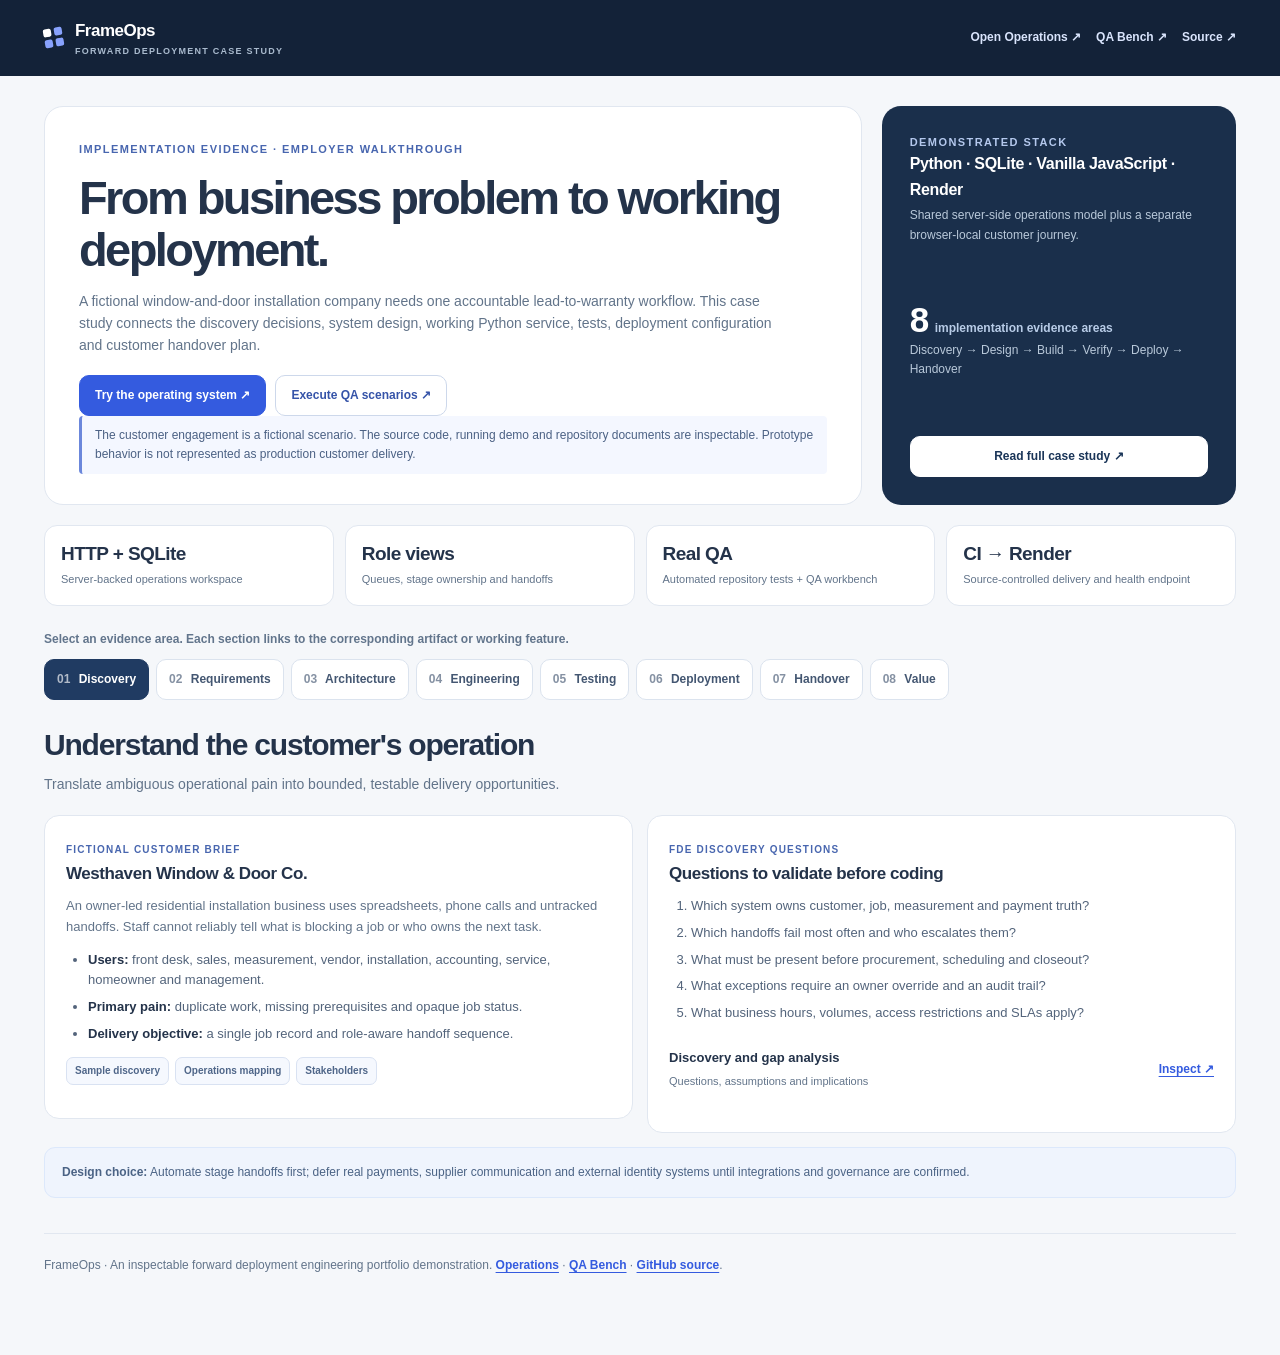
==== public/fde-implementation.html @ 21025e26 "feat(frameops): add interactive FDE implementation evidence walkthrough" ====
<!doctype html>
<html lang="en">
<head>
<meta charset="utf-8"><meta name="viewport" content="width=device-width,initial-scale=1">
<meta name="theme-color" content="#132238"><meta name="description" content="FrameOps forward deployed engineering case study: discovery, architecture, implementation, live API evidence, verification, deployment, and handover.">
<title>FrameOps | Forward Deployment Implementation</title>
<style>
:root{color-scheme:light;--navy:#132238;--ink:#24334a;--muted:#62748a;--blue:#345bdf;--line:#e1e7f0;--bg:#f5f7fa;--card:#fff;--green:#157252;--orange:#95651c}
*{box-sizing:border-box}html{scroll-behavior:smooth}body{margin:0;background:var(--bg);color:var(--ink);font:14px/1.6 Inter,ui-sans-serif,-apple-system,BlinkMacSystemFont,"Segoe UI",sans-serif}a{color:var(--blue);text-underline-offset:3px}button{font:inherit;cursor:pointer}button:focus-visible,a:focus-visible{outline:3px solid #8ca4ef;outline-offset:3px}
.site-header{background:var(--navy);color:#fff}.site-bar{max-width:1240px;margin:auto;display:flex;justify-content:space-between;align-items:center;padding:17px 24px;gap:18px;flex-wrap:wrap}.brand{display:flex;align-items:center;gap:12px;color:#fff;text-decoration:none}.brandmark{display:grid;grid-template-columns:repeat(2,8px);gap:3px;transform:rotate(-10deg)}.brandmark span{width:8px;height:8px;border-radius:2px;background:#88a2fd}.brandmark span:first-child{background:#fff}.brand strong{display:block;font-size:17px;letter-spacing:-.03em}.brand small{display:block;font-size:9px;letter-spacing:.14em;color:#aabbce;font-weight:800}.header-links{display:flex;gap:15px;flex-wrap:wrap}.header-links a{font-size:12px;color:#d9e4fc;text-decoration:none;font-weight:700}.header-links a:hover{text-decoration:underline}
.wrap{max-width:1240px;margin:auto;padding:30px 24px 80px}.eyebrow{font-size:11px;letter-spacing:.13em;text-transform:uppercase;color:#4866af;font-weight:800}.hero{display:grid;grid-template-columns:minmax(0,1.5fr) minmax(250px,.65fr);gap:20px;align-items:stretch;margin-bottom:20px}.hero-main{background:#fff;border:1px solid var(--line);border-radius:19px;padding:34px 34px 30px}.hero h1{font-size:clamp(30px,4vw,47px);line-height:1.1;letter-spacing:-.055em;margin:14px 0}.hero p{color:var(--muted);max-width:700px;margin:0 0 18px}.hero-note{border-left:3px solid #6b87db;padding:10px 13px;background:#f4f7ff;font-size:12px;color:#4b6184;border-radius:4px}.hero-side{background:#1a2f4b;border-radius:19px;padding:28px;color:#fff;display:flex;flex-direction:column;gap:16px;justify-content:space-between}.hero-side h2{font-size:16px;letter-spacing:-.02em;margin:0}.hero-side p{color:#b9c9da;margin:4px 0 0;font-size:12px}.hero-num{font-size:35px;line-height:1;font-weight:800;letter-spacing:-.06em}.hero-num small{font-size:12px;color:#b8cce7;font-weight:600;letter-spacing:0}.button-row{display:flex;flex-wrap:wrap;gap:9px}.btn{background:var(--blue);color:white;padding:10px 15px;border:1px solid var(--blue);text-decoration:none;border-radius:10px;font-size:12px;font-weight:750;display:inline-flex;gap:7px;align-items:center;justify-content:center;min-height:39px}.btn.alt{background:#fff;color:#3553a8;border-color:#cdd8eb}.btn.quiet{background:#eef3ff;color:#3553a8;border-color:#dfe7fd}.btn:hover{filter:brightness(.95)}.btn:disabled{opacity:.6;cursor:wait}
.summary{display:grid;grid-template-columns:repeat(4,minmax(0,1fr));gap:11px;margin-bottom:24px}.stat{background:#fff;border:1px solid var(--line);border-radius:13px;padding:16px;min-width:0}.stat strong{display:block;font-size:19px;line-height:1.3;letter-spacing:-.03em}.stat span{display:block;color:var(--muted);font-size:11px;margin-top:4px}
.section-label{font-size:12px;color:#62758c;font-weight:700;margin:0 0 10px}.tabs{display:flex;flex-wrap:wrap;gap:7px;margin:0 0 21px}.tab{border:1px solid #dbe3ee;background:#fff;color:#445772;padding:10px 12px;border-radius:10px;font-size:12px;font-weight:750;min-height:39px}.tab[aria-selected=true]{background:#203b62;border-color:#203b62;color:#fff}.tab span{opacity:.65;margin-right:5px}.section{display:none}.section.active{display:block}.section-heading{margin-bottom:20px}.section-heading h2{font-size:clamp(22px,3vw,30px);letter-spacing:-.04em;margin:0 0 4px}.section-heading p{color:var(--muted);margin:0;max-width:850px}.grid{display:grid;grid-template-columns:repeat(2,minmax(0,1fr));gap:14px}.grid.three{grid-template-columns:repeat(3,minmax(0,1fr))}.panel{background:white;border:1px solid var(--line);border-radius:15px;padding:21px;margin-bottom:14px;min-width:0}.panel h3{margin:0 0 9px;font-size:17px;letter-spacing:-.025em}.panel h4{font-size:13px;margin:12px 0 6px}.panel p{margin:5px 0 12px;color:var(--muted);font-size:13px}.panel ul,.panel ol{padding-left:22px;margin:8px 0 12px}.panel li{margin:6px 0;color:#53647b;font-size:13px}.panel li strong{color:var(--ink)}.panel:last-child{margin-bottom:0}.kicker{font-size:10px;color:#4866af;text-transform:uppercase;font-weight:800;letter-spacing:.12em}.chips{display:flex;gap:6px;flex-wrap:wrap;margin:12px 0}.chip{display:inline-flex;border-radius:7px;border:1px solid #d9e2f2;color:#4f6689;background:#f5f8fe;font-weight:700;font-size:10px;padding:5px 8px}.chip.live{color:#16684a;background:#eaf9f0;border-color:#c7e8d5}.chip.boundary{background:#fff8ec;color:#89621e;border-color:#efdfbe}.artifact{display:flex;justify-content:space-between;align-items:center;gap:10px;padding:12px 0;border-top:1px solid #edf0f5}.artifact:first-of-type{border:0}.artifact strong{font-size:13px;display:block}.artifact small{font-size:11px;color:var(--muted)}.artifact a{font-size:12px;font-weight:750;white-space:nowrap}.table-scroll{overflow:auto}table{border-collapse:collapse;width:100%;text-align:left;font-size:12px}th,td{padding:12px 13px;border-bottom:1px solid #e8ecf2;text-align:left;vertical-align:top}th{color:#5e718b;font-size:11px;text-transform:uppercase;letter-spacing:.05em;background:#f8fafd}td{color:#52647b}td strong{color:var(--ink)}.callout{padding:15px 17px;background:#eff4fd;border:1px solid #dce8fb;border-radius:11px;color:#4b6385;font-size:12px;line-height:1.6;margin:14px 0}.callout.warning{background:#fffaf0;border-color:#f0dfbe;color:#856121}pre{margin:12px 0;background:#14233a;color:#dce9ff;padding:17px;border-radius:11px;font:12px/1.65 ui-monospace,SFMono-Regular,Consolas,monospace;overflow:auto;white-space:pre-wrap;overflow-wrap:anywhere}code{font:12px ui-monospace,Consolas,monospace;color:#2f5497}pre code{color:inherit}.diagram{display:grid;grid-template-columns:repeat(4,minmax(0,1fr));gap:8px;margin:15px 0 6px}.node{border:1px solid #d4e0f5;background:#f5f8ff;border-radius:12px;padding:16px 12px;min-width:0}.node:nth-child(2){background:#eaf0fc}.node:nth-child(3){background:#f2f5fd}.node:nth-child(4){background:#f0f5f3;border-color:#d7e5de}.node strong{display:block;font-size:13px}.node span{display:block;font-size:11px;color:#718098;margin-top:6px}.node small{display:block;font-size:10px;color:#6380b0;font-weight:800;margin-bottom:9px;text-transform:uppercase}.sequence{display:flex;align-items:stretch;gap:8px;flex-wrap:wrap;margin:12px 0}.sequence span{padding:8px 11px;background:#eff3fb;border:1px solid #dce5f5;border-radius:8px;font-size:11px;font-weight:750;color:#415b82}.sequence b{align-self:center;color:#8ba2bb}.mono-data{font-family:ui-monospace,Consolas,monospace;white-space:nowrap}.probe-list{display:grid;grid-template-columns:repeat(2,minmax(0,1fr));gap:10px}.probe{padding:15px;border:1px solid #e1e8f2;border-radius:11px;background:#fafcff}.probe strong{font-size:13px;display:block}.probe p{font-size:11px;margin:4px 0 10px}.probe button{font-size:11px}.results{min-height:75px}.timeline{counter-reset:step}.timeline li{padding:3px 0 6px}.small{font-size:11px!important}.footnote{font-size:11px;color:#78869b;margin:16px 0 0}.footer{border-top:1px solid var(--line);padding-top:22px;margin-top:35px;color:var(--muted);font-size:12px}.footer a{font-weight:700}details{border:1px solid var(--line);border-radius:12px;background:#fff;margin:9px 0;padding:0 16px}summary{cursor:pointer;font-weight:750;padding:13px 0;color:#344b68}details[open] summary{border-bottom:1px solid var(--line);margin-bottom:12px}details p{font-size:12px;color:var(--muted)}.outcome-grid{display:grid;grid-template-columns:repeat(3,1fr);gap:10px}
@media(max-width:900px){.hero{grid-template-columns:1fr}.summary{grid-template-columns:repeat(2,minmax(0,1fr))}.grid.three{grid-template-columns:repeat(2,minmax(0,1fr))}.diagram{grid-template-columns:repeat(2,minmax(0,1fr))}.outcome-grid{grid-template-columns:repeat(2,minmax(0,1fr))}}
@media(max-width:600px){.wrap{padding:20px 14px 60px}.site-bar{padding:14px}.hero-main,.hero-side{padding:22px}.grid,.grid.three,.probe-list,.outcome-grid{grid-template-columns:1fr}.diagram{grid-template-columns:1fr}.summary{gap:8px}.stat{padding:13px}.tabs{overflow-x:auto;flex-wrap:nowrap;scroll-snap-type:x mandatory;padding-bottom:8px}.tab{white-space:nowrap;scroll-snap-align:start;flex:0 0 auto}.panel{padding:16px}.hero h1{font-size:32px}}
@media(prefers-reduced-motion:reduce){html{scroll-behavior:auto}}
</style>
</head>
<body>
<header class="site-header"><div class="site-bar">
  <a href="/" class="brand" aria-label="FrameOps operations home"><span class="brandmark"><span></span><span></span><span></span><span></span></span><span><strong>FrameOps</strong><small>FORWARD DEPLOYMENT CASE STUDY</small></span></a>
  <nav class="header-links" aria-label="Related resources"><a href="/">Open Operations ↗</a><a href="/qa-bench.html">QA Bench ↗</a><a href="https://github.com/sachintechpro/frameops-window-door-operations" target="_blank" rel="noopener noreferrer">Source ↗</a></nav>
</div></header>
<main class="wrap">
  <div class="hero">
    <div class="hero-main"><div class="eyebrow">Implementation evidence · Employer walkthrough</div>
      <h1>From business problem to working deployment.</h1>
      <p>A fictional window-and-door installation company needs one accountable lead-to-warranty workflow. This case study connects the discovery decisions, system design, working Python service, tests, deployment configuration and customer handover plan.</p>
      <div class="button-row"><a class="btn" href="/">Try the operating system ↗</a><a class="btn alt" href="/qa-bench.html">Execute QA scenarios ↗</a></div>
      <div class="hero-note">The customer engagement is a fictional scenario. The source code, running demo and repository documents are inspectable. Prototype behavior is not represented as production customer delivery.</div>
    </div>
    <div class="hero-side"><div><div class="eyebrow" style="color:#b4c8ed">DEMONSTRATED STACK</div><h2>Python · SQLite · Vanilla JavaScript · Render</h2><p>Shared server-side operations model plus a separate browser-local customer journey.</p></div>
      <div><div class="hero-num">8 <small>implementation evidence areas</small></div><p>Discovery → Design → Build → Verify → Deploy → Handover</p></div>
      <a class="btn" style="background:#fff;color:#1a3558;border-color:#fff" href="https://github.com/sachintechpro/frameops-window-door-operations/blob/main/CASE_STUDY.md" target="_blank" rel="noopener noreferrer">Read full case study ↗</a>
    </div>
  </div>
  <div class="summary" aria-label="Technical evidence summary">
    <div class="stat"><strong>HTTP + SQLite</strong><span>Server-backed operations workspace</span></div>
    <div class="stat"><strong>Role views</strong><span>Queues, stage ownership and handoffs</span></div>
    <div class="stat"><strong>Real QA</strong><span>Automated repository tests + QA workbench</span></div>
    <div class="stat"><strong>CI → Render</strong><span>Source-controlled delivery and health endpoint</span></div>
  </div>
  <p class="section-label">Select an evidence area. Each section links to the corresponding artifact or working feature.</p>
  <nav class="tabs" aria-label="FDE implementation sections" role="tablist" id="tabs">
    <button class="tab" role="tab" aria-selected="true" aria-controls="discovery" data-target="discovery"><span>01</span> Discovery</button>
    <button class="tab" role="tab" aria-selected="false" aria-controls="requirements" data-target="requirements"><span>02</span> Requirements</button>
    <button class="tab" role="tab" aria-selected="false" aria-controls="architecture" data-target="architecture"><span>03</span> Architecture</button>
    <button class="tab" role="tab" aria-selected="false" aria-controls="engineering" data-target="engineering"><span>04</span> Engineering</button>
    <button class="tab" role="tab" aria-selected="false" aria-controls="testing" data-target="testing"><span>05</span> Testing</button>
    <button class="tab" role="tab" aria-selected="false" aria-controls="deployment" data-target="deployment"><span>06</span> Deployment</button>
    <button class="tab" role="tab" aria-selected="false" aria-controls="handover" data-target="handover"><span>07</span> Handover</button>
    <button class="tab" role="tab" aria-selected="false" aria-controls="outcomes" data-target="outcomes"><span>08</span> Value</button>
  </nav>
  <section class="section active" id="discovery" role="tabpanel">
    <div class="section-heading"><h2>Understand the customer's operation</h2><p>Translate ambiguous operational pain into bounded, testable delivery opportunities.</p></div>
    <div class="grid">
      <article class="panel"><span class="kicker">Fictional customer brief</span><h3>Westhaven Window & Door Co.</h3><p>An owner-led residential installation business uses spreadsheets, phone calls and untracked handoffs. Staff cannot reliably tell what is blocking a job or who owns the next task.</p>
        <ul><li><strong>Users:</strong> front desk, sales, measurement, vendor, installation, accounting, service, homeowner and management.</li><li><strong>Primary pain:</strong> duplicate work, missing prerequisites and opaque job status.</li><li><strong>Delivery objective:</strong> a single job record and role-aware handoff sequence.</li></ul>
        <div class="chips"><span class="chip">Sample discovery</span><span class="chip">Operations mapping</span><span class="chip">Stakeholders</span></div>
      </article>
      <article class="panel"><span class="kicker">FDE discovery questions</span><h3>Questions to validate before coding</h3>
        <ol><li>Which system owns customer, job, measurement and payment truth?</li><li>Which handoffs fail most often and who escalates them?</li><li>What must be present before procurement, scheduling and closeout?</li><li>What exceptions require an owner override and an audit trail?</li><li>What business hours, volumes, access restrictions and SLAs apply?</li></ol>
        <div class="artifact"><div><strong>Discovery and gap analysis</strong><small>Questions, assumptions and implications</small></div><a href="https://github.com/sachintechpro/frameops-window-door-operations/blob/main/CASE_STUDY.md" target="_blank" rel="noopener noreferrer">Inspect ↗</a></div>
      </article>
    </div>
    <div class="callout"><strong>Design choice:</strong> Automate stage handoffs first; defer real payments, supplier communication and external identity systems until integrations and governance are confirmed.</div>
  </section>
  <section class="section" id="requirements" role="tabpanel" hidden>
    <div class="section-heading"><h2>Convert discovery into engineering contracts</h2><p>Use stage transitions, blocked-path rules, ownership and testable outcomes as the implementation contract.</p></div>
    <div class="panel"><span class="kicker">Representative value stream</span>
      <div class="sequence"><span>Lead</span><b>→</b><span>Qualified</span><b>→</b><span>Measurement</span><b>→</b><span>Proposal</span><b>→</b><span>Contract</span><b>→</b><span>Funding</span><b>→</b><span>Procurement</span><b>→</b><span>Installation</span><b>→</b><span>QA & Closeout</span></div>
      <p class="small">The backend enforces explicit workflow stages; this is a simplified visualization of the full stage enumeration in source.</p>
    </div>
    <div class="panel"><h3>Acceptance criteria and evidence traceability</h3><div class="table-scroll"><table><thead><tr><th>Requirement</th><th>Expected result</th><th>Evidence to examine</th></tr></thead><tbody>
      <tr><td><strong>REQ-01</strong> Structured lead handoff</td><td>Successful qualification completes the current task and assigns the next owner</td><td><a href="/#frontdesk">Front Desk workspace</a> and <a href="https://github.com/sachintechpro/frameops-window-door-operations/blob/main/tests" target="_blank" rel="noopener noreferrer">workflow tests</a></td></tr>
      <tr><td><strong>REQ-02</strong> No stage skipping</td><td>Out-of-order transitions are rejected and do not advance the record</td><td><a href="/qa-bench.html">Executable QA Bench</a></td></tr>
      <tr><td><strong>REQ-03</strong> Readiness gates</td><td>Installation scheduling requires required materials and approvals</td><td><a href="/#installation">Installation</a> and <a href="/qa-bench.html">test coverage</a></td></tr>
      <tr><td><strong>REQ-04</strong> Closure controls</td><td>QA and payment prerequisites are enforced before closing a job</td><td><a href="/#jobs">Job lifecycle</a> and <a href="/qa-bench.html">negative testing</a></td></tr>
      <tr><td><strong>REQ-05</strong> Role-aware experience</td><td>Navigation and task queues are filtered by selected demo role</td><td><a href="/">Change Working as role</a></td></tr>
    </tbody></table></div></div>
    <div class="callout warning">A demo role selector is not authentication. A real customer deployment must enforce authorization on every server operation, not only hide menu items.</div>
  </section>
  <section class="section" id="architecture" role="tabpanel" hidden>
    <div class="section-heading"><h2>Explain the architecture and trade-offs</h2><p>Inspect the implemented boundaries instead of presenting hypothetical enterprise integrations as delivered features.</p></div>
    <div class="panel"><span class="kicker">Implemented component view</span><div class="diagram">
      <div class="node"><small>Presentation</small><strong>Browser UI</strong><span>Responsive HTML/CSS/JavaScript; role views; browser-local storefront journey</span></div>
      <div class="node"><small>Application service</small><strong>Python HTTP server</strong><span>GET/POST route handlers, request validation and JSON response contracts</span></div>
      <div class="node"><small>Domain logic</small><strong>Operations engine</strong><span>Job stages, readiness checks, handoffs, queues, invoices and notifications</span></div>
      <div class="node"><small>Persistence</small><strong>SQLite</strong><span>Shared fictional operations data on the running demo instance</span></div>
    </div><p>External messaging, lender, payment, e-signature and supplier services are <strong>not connected</strong>. The customer journey simulator uses browser-local state and is not synchronized with the server-backed operations workspace.</p></div>
    <div class="grid">
      <article class="panel"><h3>Trade-off: deterministic stage engine</h3><p>Explicit stage rules and a single job record make handoffs explainable, testable and easier to audit. This sacrifices some flexibility until customer-approved exception paths are defined.</p><div class="chips"><span class="chip">Predictable transitions</span><span class="chip">Guard conditions</span><span class="chip">Audit events</span></div></article>
      <article class="panel"><h3>Trade-off: prototype deployment</h3><p>Python + SQLite enables inspectable workflow behavior with minimal deployment overhead. Managed database storage, backups, stronger identity, observability and tenant isolation are mandatory before real customer use.</p><div class="chips"><span class="chip">Fast demonstration</span><span class="chip boundary">Not production tenancy</span></div></article>
    </div>
    <div class="artifact panel"><div><strong>Detailed design / architecture</strong><small>Component boundaries, decisions, limitations and readiness</small></div><a href="https://github.com/sachintechpro/frameops-window-door-operations/blob/main/DESIGN.md" target="_blank" rel="noopener noreferrer">Read DESIGN.md ↗</a></div>
  </section>
  <section class="section" id="engineering" role="tabpanel" hidden>
    <div class="section-heading"><h2>Inspect the actual running service</h2><p>These probes use safe, read-only requests against the deployed Python server. They do not mutate demo jobs, trigger notifications or run a synthetic API mock.</p></div>
    <div class="grid">
      <div class="panel"><h3>Live API inspector</h3><p>Select an endpoint to inspect HTTP status, response contract and safe aggregate fields.</p>
        <div class="probe-list">
          <div class="probe"><strong>GET /health</strong><p>Service health contract</p><button class="btn" type="button" data-probe="health">Run health check</button></div>
          <div class="probe"><strong>GET /api/bootstrap</strong><p>Shared job/task/role model</p><button class="btn" type="button" data-probe="bootstrap">Inspect bootstrap</button></div>
          <div class="probe"><strong>GET /api/ops/dashboard</strong><p>Operations aggregation fields</p><button class="btn" type="button" data-probe="dashboard">Inspect dashboard</button></div>
          <div class="probe"><strong>GET /api/jobs/F-999999</strong><p>Safe missing-resource / HTTP error path</p><button class="btn alt" type="button" data-probe="missing">Inspect 404</button></div>
        </div>
        <pre id="probe-output" class="results" aria-live="polite">Choose a read-only API probe to display evidence.</pre>
        <p class="small">No customer names, addresses, cookies or job details are displayed by this inspector. Errors are reported rather than silently marked as passes.</p>
      </div>
      <div class="panel"><h3>Trace code to behavior</h3>
        <div class="artifact"><div><strong>server.py</strong><small>HTTP routes, API contracts and static delivery</small></div><a href="https://github.com/sachintechpro/frameops-window-door-operations/blob/main/server.py" target="_blank" rel="noopener noreferrer">Source ↗</a></div>
        <div class="artifact"><div><strong>operations.py</strong><small>Domain operations, queues and dashboard model</small></div><a href="https://github.com/sachintechpro/frameops-window-door-operations/blob/main/operations.py" target="_blank" rel="noopener noreferrer">Source ↗</a></div>
        <div class="artifact"><div><strong>public/app.js and ops_ui.js</strong><small>Role-aware UX and operations screens</small></div><a href="https://github.com/sachintechpro/frameops-window-door-operations/tree/main/public" target="_blank" rel="noopener noreferrer">Source ↗</a></div>
        <div class="artifact"><div><strong>Job / event / task state</strong><small>Inspect a real fictional job through the operations UI</small></div><a href="/">Open app ↗</a></div>
        <h4>Example response contract</h4><pre><code>GET /health
200 {"status": "ok"}

GET /api/bootstrap
200 {"jobs": [...], "tasks": [...],
     "roles": [...], "stages": [...],
     "notifications": [...], ...}

GET /api/jobs/F-999999
404 {"error": "Job not found"}</code></pre>
      </div>
    </div>
    <div class="callout">An FDE should distinguish demonstrated system behavior from intended customer integrations. This implementation proves an operational state machine and application service, not real payment settlement or third-party delivery.</div>
  </section>
  <section class="section" id="testing" role="tabpanel" hidden>
    <div class="section-heading"><h2>Verification must be reproducible</h2><p>Tests should back the acceptance criteria; an employer can inspect test source, CI workflow and the interactive QA bench.</p></div>
    <div class="grid">
      <article class="panel"><span class="kicker">Verification layers</span><h3>Engineering and delivery gates</h3>
        <ul><li><strong>HTTP integration:</strong> bootstrap, seeded jobs, role handoffs and blocked transitions.</li><li><strong>Business integration:</strong> scheduling, invoice lifecycle, job status and notifications.</li><li><strong>Browser checks:</strong> desktop/mobile smoke and storefront workflows (developer-run Playwright scripts).</li><li><strong>Static validation:</strong> JavaScript syntax and source-proof checks.</li><li><strong>Production acceptance:</strong> pending external identities, integrations, backup/restore, security assessment and customer UAT.</li></ul>
        <a class="btn" href="/qa-bench.html">Open executable QA bench ↗</a>
      </article>
      <article class="panel"><span class="kicker">Verifiable source</span><h3>Evidence, not invented pass counts</h3>
        <div class="artifact"><div><strong>GitHub Actions</strong><small>Inspect runs and their real reported status</small></div><a href="https://github.com/sachintechpro/frameops-window-door-operations/actions" target="_blank" rel="noopener noreferrer">CI runs ↗</a></div>
        <div class="artifact"><div><strong>Python test suite</strong><small>Inspect assertions, expected outcomes and fixtures</small></div><a href="https://github.com/sachintechpro/frameops-window-door-operations/tree/main/tests" target="_blank" rel="noopener noreferrer">Tests ↗</a></div>
        <div class="artifact"><div><strong>Node QA source checks</strong><small>Separate technical validation scripts</small></div><a href="https://github.com/sachintechpro/frameops-window-door-operations/tree/main/qa" target="_blank" rel="noopener noreferrer">Source ↗</a></div>
        <div class="artifact"><div><strong>Test documentation</strong><small>Execution notes and scope limitations</small></div><a href="https://github.com/sachintechpro/frameops-window-door-operations/blob/main/TESTING.md" target="_blank" rel="noopener noreferrer">TESTING.md ↗</a></div>
        <pre><code>python -m unittest discover -s tests -v

# GitHub Actions runs the same suite on
# push to main and pull requests.</code></pre>
      </article>
    </div>
  </section>
  <section class="section" id="deployment" role="tabpanel" hidden>
    <div class="section-heading"><h2>From version control to a running URL</h2><p>The public prototype is hosted on Render. Its deployment is verifiable; it is not a customer production cutover.</p></div>
    <div class="grid">
      <article class="panel"><h3>Release path</h3><div class="sequence"><span>Git commit</span><b>→</b><span>GitHub Actions</span><b>→</b><span>Render auto-deploy</span><b>→</b><span>/health</span></div>
        <div class="artifact"><div><strong>render.yaml</strong><small>Python service, start command and healthCheckPath</small></div><a href="https://github.com/sachintechpro/frameops-window-door-operations/blob/main/render.yaml" target="_blank" rel="noopener noreferrer">Config ↗</a></div>
        <div class="artifact"><div><strong>Deployment setup guide</strong><small>Build, runtime, service configuration and constraints</small></div><a href="https://github.com/sachintechpro/frameops-window-door-operations/blob/main/RENDER_SETUP.md" target="_blank" rel="noopener noreferrer">Read ↗</a></div>
        <div class="artifact"><div><strong>Live service</strong><small>frameops-operations.onrender.com</small></div><a href="https://frameops-operations.onrender.com/" target="_blank" rel="noopener noreferrer">Open ↗</a></div>
        <button type="button" class="btn" data-probe="health" data-output="deploy-output">Verify live /health</button><pre id="deploy-output" aria-live="polite">Health not checked in this session.</pre>
      </article>
      <article class="panel"><h3>Cutover decision gates</h3><ol class="timeline">
        <li><strong>Preflight:</strong> customer-approved scope, access matrix, integration credentials and data mapping.</li>
        <li><strong>UAT:</strong> happy path, blocked paths, user roles, exceptions and accessibility.</li>
        <li><strong>Go / no-go:</strong> data reconciliation, restore test, rollout owner and rollback window.</li>
        <li><strong>After release:</strong> monitoring, incident routing, issue triage and handover acknowledgment.</li></ol>
        <p>These gates are a <strong>proposed customer rollout</strong>; they have not been performed for a real customer.</p>
        <a href="https://github.com/sachintechpro/frameops-window-door-operations/blob/main/PRODUCTION_READINESS.md" target="_blank" rel="noopener noreferrer">Production readiness checklist ↗</a>
      </article>
    </div>
  </section>
  <section class="section" id="handover" role="tabpanel" hidden>
    <div class="section-heading"><h2>Leave the customer able to operate the system</h2><p>A forward deployment ends with clear responsibilities, documented known gaps and customer acceptance—not merely a functioning URL.</p></div>
    <div class="grid">
      <article class="panel"><h3>Operations handover package</h3>
        <div class="artifact"><div><strong>Day-one operating guide</strong><small>Role actions, queues, support and incident handling</small></div><a href="https://github.com/sachintechpro/frameops-window-door-operations/blob/main/OPERATING_GUIDE.md" target="_blank" rel="noopener noreferrer">Guide ↗</a></div>
        <div class="artifact"><div><strong>Architecture and constraints</strong><small>System boundaries and environment ownership</small></div><a href="https://github.com/sachintechpro/frameops-window-door-operations/blob/main/DESIGN.md" target="_blank" rel="noopener noreferrer">Design ↗</a></div>
        <div class="artifact"><div><strong>Known risks and security gaps</strong><small>Mandatory controls before real usage</small></div><a href="https://github.com/sachintechpro/frameops-window-door-operations/blob/main/PRODUCTION_READINESS.md" target="_blank" rel="noopener noreferrer">Readiness ↗</a></div>
      </article>
      <article class="panel"><h3>Acceptance checklist for a real project</h3><ul>
        <li>Business owner approves end-to-end workflows and exception ownership.</li><li>Technical owner accepts code, configurations and deployment assets.</li><li>Support team can diagnose, escalate and restore an interrupted workflow.</li><li>Security and privacy controls are signed off, with no open release blockers.</li><li>Runbooks, documentation and training reach each impacted role.</li><li>Known gaps, open defects and follow-up backlog are recorded explicitly.</li></ul>
        <div class="callout warning">Customer sign-off is not claimed for this portfolio demo. These are proposed acceptance criteria for a hypothetical customer engagement.</div>
      </article>
    </div>
  </section>
  <section class="section" id="outcomes" role="tabpanel" hidden>
    <div class="section-heading"><h2>Connect delivery to measurable value</h2><p>Business improvement is a hypothesis until real customer baseline and post-release data exist.</p></div>
    <div class="outcome-grid">
      <article class="panel"><span class="kicker">Responsiveness</span><h3>Lead response time</h3><p>Median elapsed time from inquiry creation to first owner action.</p></article>
      <article class="panel"><span class="kicker">Flow efficiency</span><h3>Handoff latency</h3><p>Median time between stage completion and next role's first action.</p></article>
      <article class="panel"><span class="kicker">Exception management</span><h3>Blocked-job aging</h3><p>Count and age of jobs unable to advance due to missing prerequisites.</p></article>
      <article class="panel"><span class="kicker">Customer operations</span><h3>Installation reschedules</h3><p>Reschedules caused by late parts, staffing or approvals.</p></article>
      <article class="panel"><span class="kicker">Quality</span><h3>Rework and QA failures</h3><p>Percentage of jobs requiring corrective work at or after install.</p></article>
      <article class="panel"><span class="kicker">Service</span><h3>Warranty case resolution</h3><p>Time from ticket creation through confirmed closure.</p></article>
    </div>
    <div class="panel"><h3>How to measure a pilot</h3><ol><li>Define each metric, event timestamp and source-of-truth owner.</li><li>Capture pre-rollout baseline over an agreed representative period.</li><li>Instrument job state changes, delays, exceptions and assignment events.</li><li>Compare post-release cohort results with the same definitions.</li><li>Document confounders, residual gaps and recommended next iteration.</li></ol><p>No improvement percentages are invented or implied.</p></div>
    <div class="panel"><h3>Suggested 7-minute technical interview walkthrough</h3><ol><li><strong>Minute 1:</strong> Customer problem and scope boundary (Discovery).</li><li><strong>Minute 2:</strong> Requirements, blocked paths and stage lifecycle.</li><li><strong>Minutes 3–4:</strong> Run the live API inspector and demonstrate a job handoff in Operations.</li><li><strong>Minute 5:</strong> Review test source and CI evidence.</li><li><strong>Minute 6:</strong> Deployment configuration and production-readiness gaps.</li><li><strong>Minute 7:</strong> Handover criteria and measurable pilot outcomes.</li></ol></div>
  </section>
  <footer class="footer">FrameOps · An inspectable forward deployment engineering portfolio demonstration. <a href="/">Operations</a> · <a href="/qa-bench.html">QA Bench</a> · <a href="https://github.com/sachintechpro/frameops-window-door-operations" target="_blank" rel="noopener noreferrer">GitHub source</a>.</footer>
</main>
<script>
(function(){
  'use strict';
  var tabs=Array.from(document.querySelectorAll('[role="tab"]'));
  var sections=Array.from(document.querySelectorAll('[role="tabpanel"]'));
  function activate(id,updateHash){
    if(!document.getElementById(id))return;
    tabs.forEach(function(t){var active=t.dataset.target===id;t.setAttribute('aria-selected',String(active));t.tabIndex=active?0:-1;});
    sections.forEach(function(s){var active=s.id===id;s.classList.toggle('active',active);s.hidden=!active;});
    if(updateHash)history.replaceState(null,'','#'+id);
  }
  tabs.forEach(function(tab,i){
    tab.addEventListener('click',function(){activate(tab.dataset.target,true);});
    tab.addEventListener('keydown',function(ev){
      if(!['ArrowLeft','ArrowRight','Home','End'].includes(ev.key))return;
      ev.preventDefault();var next=ev.key==='Home'?0:ev.key==='End'?tabs.length-1:(i+(ev.key==='ArrowRight'?1:-1)+tabs.length)%tabs.length;
      tabs[next].focus();activate(tabs[next].dataset.target,true);
    });
  });
  var initial=window.location.hash.substring(1);if(tabs.some(function(t){return t.dataset.target===initial;}))activate(initial,false);
  window.addEventListener('hashchange',function(){var id=window.location.hash.substring(1);if(tabs.some(function(t){return t.dataset.target===id;}))activate(id,false);});
  var endpoints={health:'/health',bootstrap:'/api/bootstrap',dashboard:'/api/ops/dashboard',missing:'/api/jobs/F-999999'};
  function safeSummary(kind,res,data){
    var out={request:'GET '+endpoints[kind],http_status:res.status,ok:res.ok};
    if(kind==='health'){out.service_status=typeof data.status==='string'?data.status:'unavailable';}
    else if(kind==='bootstrap'){out.mode=data.demo?'public_demo':'authenticated';out.jobs=Array.isArray(data.jobs)?data.jobs.length:null;out.open_tasks=Array.isArray(data.tasks)?data.tasks.length:null;out.notification_records=Array.isArray(data.notifications)?data.notifications.length:null;out.roles=Array.isArray(data.roles)?data.roles.length:null;out.workflow_stages=Array.isArray(data.stages)?data.stages.length:null;out.top_level_fields=Object.keys(data);}
    else if(kind==='dashboard'){out.top_level_fields=Object.keys(data);out.aggregate_only='Full records intentionally omitted';}
    else{out.error=typeof data.error==='string'?data.error:'No error field returned';}
    return out;
  }
  document.querySelectorAll('[data-probe]').forEach(function(button){
    button.addEventListener('click',async function(){
      var kind=button.dataset.probe,output=document.getElementById(button.dataset.output||'probe-output');
      if(!endpoints[kind]||!output)return;
      button.disabled=true;output.textContent='Requesting '+endpoints[kind]+' ...';
      try{
        var control=new AbortController();var cutoff=setTimeout(function(){control.abort();},12000);
        try{
          var res=await fetch(endpoints[kind],{method:'GET',cache:'no-store',credentials:'same-origin',signal:control.signal,headers:{Accept:'application/json'}});
          var contentType=res.headers.get('content-type')||'';
          if(!contentType.includes('application/json'))throw new Error('Unexpected response type: '+contentType);
          var data=await res.json();output.textContent=JSON.stringify(safeSummary(kind,res,data),null,2);
        }finally{clearTimeout(cutoff);}
      }catch(err){output.textContent=JSON.stringify({request:'GET '+endpoints[kind],status:'Request failed',error:String(err.message||err)},null,2);}
      finally{button.disabled=false;}
    });
  });
})();
</script>
</body></html>
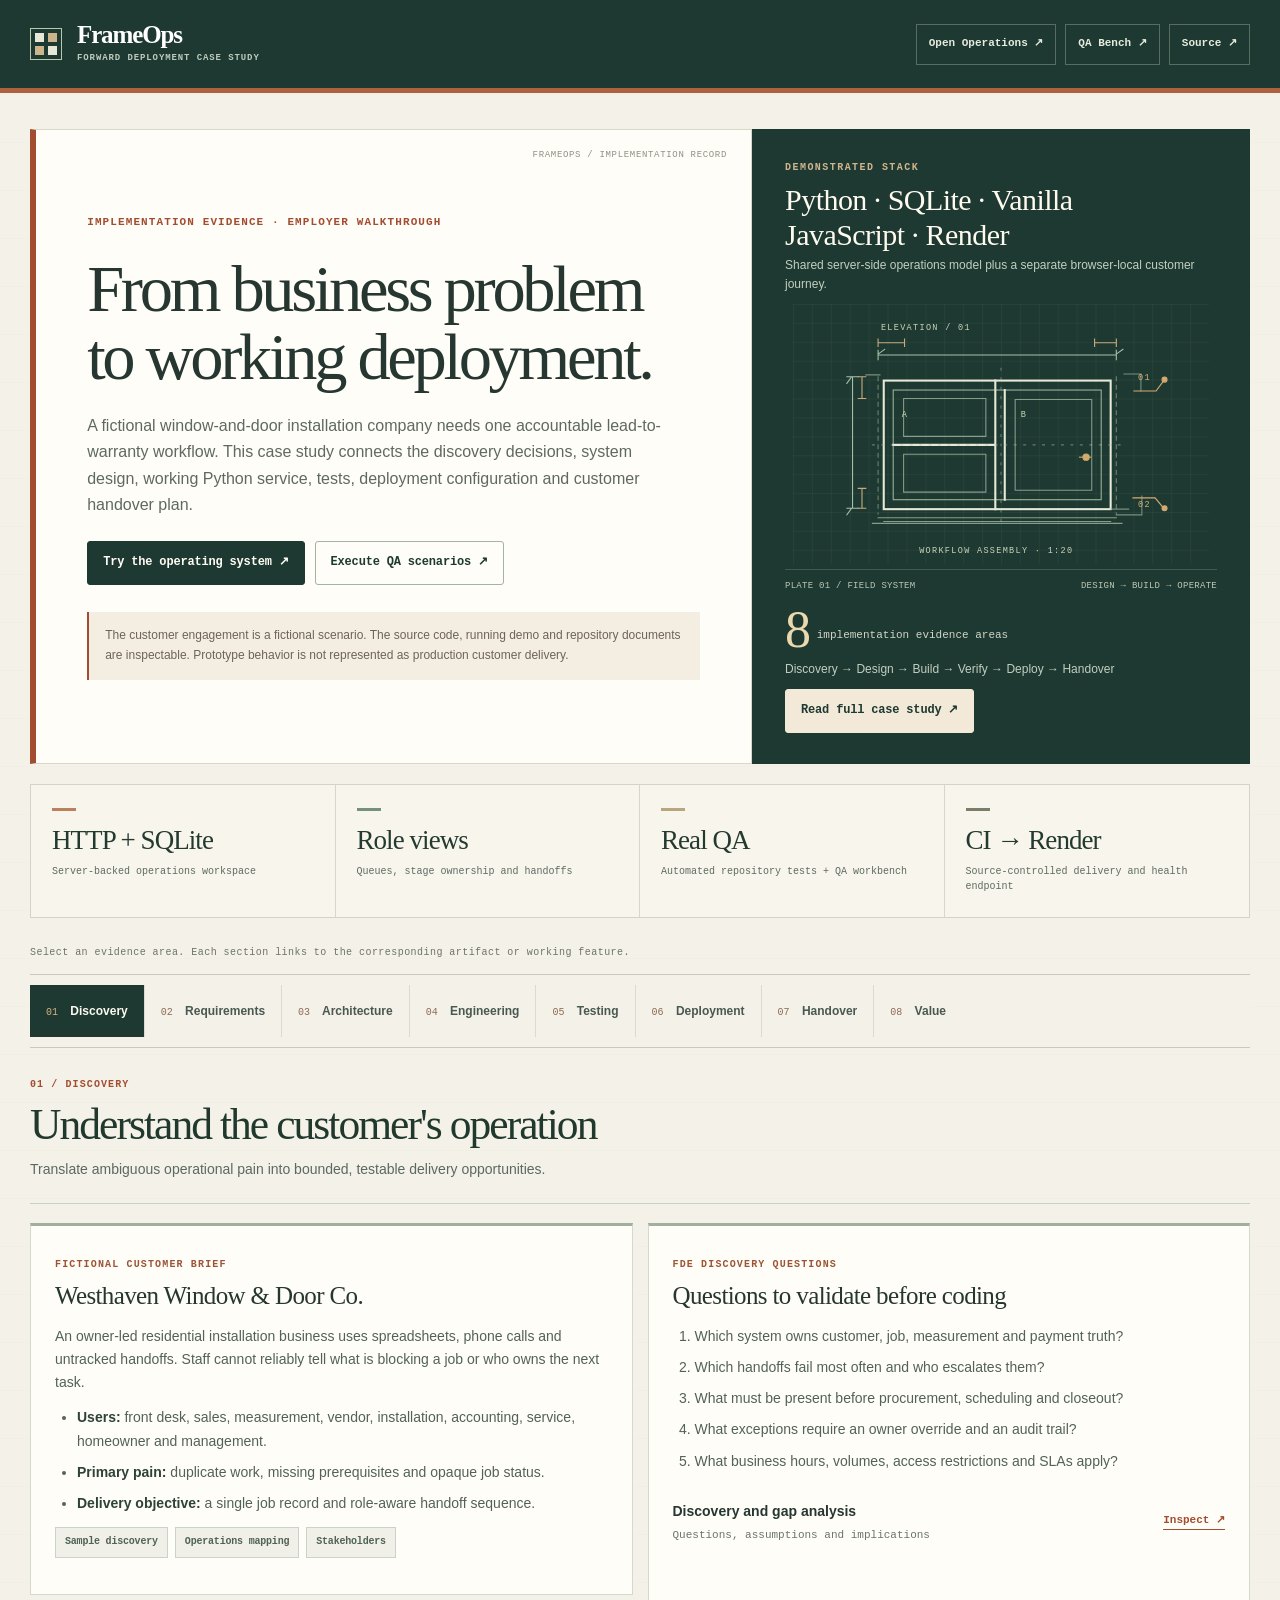
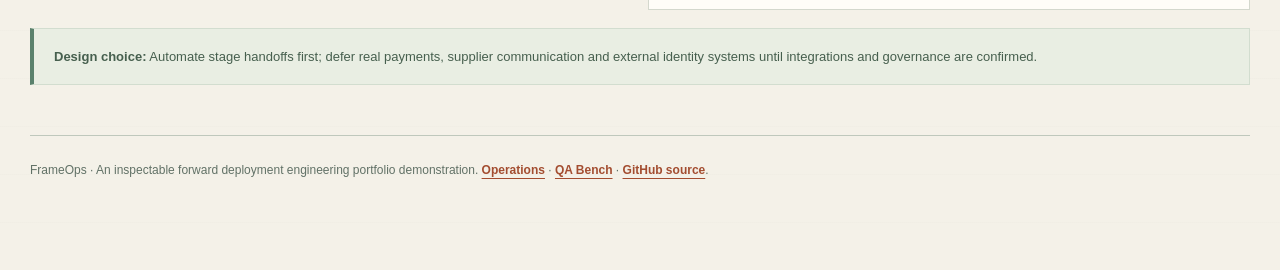
==== commit b1240b8a: "style(frameops): field-note editorial identity and responsive architectural hero" ====
--- a/public/fde-implementation.html
+++ b/public/fde-implementation.html
@@ -14,6 +14,265 @@
 @media(max-width:900px){.hero{grid-template-columns:1fr}.summary{grid-template-columns:repeat(2,minmax(0,1fr))}.grid.three{grid-template-columns:repeat(2,minmax(0,1fr))}.diagram{grid-template-columns:repeat(2,minmax(0,1fr))}.outcome-grid{grid-template-columns:repeat(2,minmax(0,1fr))}}
 @media(max-width:600px){.wrap{padding:20px 14px 60px}.site-bar{padding:14px}.hero-main,.hero-side{padding:22px}.grid,.grid.three,.probe-list,.outcome-grid{grid-template-columns:1fr}.diagram{grid-template-columns:1fr}.summary{gap:8px}.stat{padding:13px}.tabs{overflow-x:auto;flex-wrap:nowrap;scroll-snap-type:x mandatory;padding-bottom:8px}.tab{white-space:nowrap;scroll-snap-align:start;flex:0 0 auto}.panel{padding:16px}.hero h1{font-size:32px}}
 @media(prefers-reduced-motion:reduce){html{scroll-behavior:auto}}
+
+/* FrameOps field-note visual system | presentation-only layer.
+   Original layout, DOM controls, navigation targets and API behaviors remain untouched. */
+@import url('https://fonts.googleapis.com/css2?family=IBM+Plex+Mono:wght@400;500;600&family=IBM+Plex+Sans:wght@400;500;600;700&family=Newsreader:wght@400;500;600&display=swap');
+:root{
+  --navy:#1e3931;
+  --ink:#263630;
+  --muted:#5a6961;
+  --blue:#a34d30;
+  --line:#d9d7ca;
+  --bg:#f4f1e8;
+  --card:#fffdf8;
+  --green:#2b6654;
+  --orange:#a35e35;
+  --paper:#fffdf8;
+  --copper:#a34d30;
+  --olive:#abb7a1;
+  --serif:"Newsreader",Georgia,"Times New Roman",serif;
+  --sans:"IBM Plex Sans","Segoe UI",Arial,sans-serif;
+  --mono:"IBM Plex Mono",Consolas,monospace;
+}
+html{scrollbar-color:#b5b7a8 var(--bg);scroll-padding-top:94px}
+body{
+  background-color:var(--bg);
+  color:var(--ink);
+  font-family:var(--sans);
+  font-size:15px;
+  line-height:1.62;
+  background-image:repeating-linear-gradient(0deg,transparent,transparent 47px,rgba(89,105,85,.035) 48px);
+}
+p,li,td,small{overflow-wrap:break-word}
+a{color:var(--copper);text-decoration-thickness:1px;text-underline-offset:4px}
+a:hover{text-decoration-color:var(--navy)}
+button,a{touch-action:manipulation}
+button:focus-visible,a:focus-visible,summary:focus-visible{outline:3px solid #be7d4a;outline-offset:3px}
+.site-header{background:var(--navy);color:#faf7ee;border-bottom:5px solid #ad613e}
+.site-bar{max-width:1320px;min-height:88px;padding:17px 30px;gap:22px}
+.brand{gap:15px}
+.brandmark{display:grid;grid-template-columns:repeat(2,9px);gap:4px;transform:none;padding:4px;border:1px solid #b8c8ad}
+.brandmark span{width:9px;height:9px;border-radius:0;background:#cdb48a}
+.brandmark span:first-child,.brandmark span:last-child{background:#e7e7d7}
+.brand strong{font-family:var(--serif);font-size:25px;letter-spacing:-.045em;line-height:1}
+.brand small{font:600 9px/1.5 var(--mono);letter-spacing:.1em;color:#bdcbbc;margin-top:5px}
+.header-links{gap:9px;align-items:center}
+.header-links a{font:600 11px/1.2 var(--mono);color:#e6ecdf;border:1px solid rgba(232,235,213,.29);padding:10px 12px;min-height:41px;display:inline-flex;align-items:center;transition:background .15s ease;text-decoration:none}
+.header-links a:hover{background:#34584a;color:white;text-decoration:none}
+.wrap{max-width:1320px;padding:36px 30px 90px}
+.eyebrow,.kicker,.section-label,.stat span,.chip,.node small,.hero-plate figcaption{
+  font-family:var(--mono);
+}
+.eyebrow{font-size:10px;letter-spacing:.145em;color:#996040}
+.hero{grid-template-columns:minmax(0,1.45fr) minmax(320px,1fr);gap:0;margin-bottom:20px;min-height:510px}
+.hero-main{
+  background:var(--paper);border:1px solid var(--line);border-left:6px solid var(--copper);
+  border-radius:0;padding:clamp(28px,4vw,55px);
+  display:flex;flex-direction:column;justify-content:center;box-shadow:none;position:relative;
+}
+.hero-main:before{
+  content:"FRAMEOPS   /   IMPLEMENTATION RECORD";display:block;
+  position:absolute;top:20px;right:24px;
+  font:500 9px/1.3 var(--mono);letter-spacing:.075em;color:#8c9282;
+}
+.hero-main>.eyebrow{max-width:65%;letter-spacing:.1em;color:var(--copper);font-size:11px}
+.hero h1,.section-heading h2,.panel h3,.hero-side h2{
+  font-family:var(--serif);font-weight:500;
+}
+.hero h1{
+  font-size:clamp(43px,5.2vw,77px);
+  line-height:1.01;letter-spacing:-.05em;
+  max-width:690px;margin:24px 0 23px;color:var(--ink);
+}
+.hero-main>p{font-size:16px;line-height:1.66;max-width:600px;margin-bottom:22px;color:#5e6960}
+.hero-main .button-row{gap:10px}
+.btn{border-radius:3px;min-height:44px;font:600 12px/1.3 var(--mono);letter-spacing:-.015em;padding:11px 15px;background:var(--navy);border-color:var(--navy);color:#fffdf4;box-shadow:none}
+.btn:hover{filter:none;background:#2c5545;border-color:#2c5545}
+.btn.alt,.btn.quiet{background:transparent;color:var(--navy);border-color:#a6b2a3}
+.btn.alt:hover,.btn.quiet:hover{background:#e7ede4;border-color:var(--navy)}
+.hero-note{margin-top:27px;border-left:2px solid var(--copper);background:#f4eee2;color:#6e6356;padding:14px 16px;font:400 12px/1.65 var(--sans);border-radius:0}
+.hero-side{border-radius:0;background:var(--navy);color:#fffaf0;gap:10px;padding:30px 32px;position:relative;overflow:hidden;justify-content:space-between;border:1px solid var(--navy)}
+.hero-side .eyebrow{color:#cfb58f!important;font:600 10px/1.5 var(--mono)}
+.hero-side h2{font-size:clamp(22px,2.35vw,30px);line-height:1.15;max-width:340px;letter-spacing:-.018em;margin-top:8px}
+.hero-side p{color:#c1cfc1;font-size:12px;line-height:1.6}
+.hero-side .btn{background:#f2e9d8!important;color:var(--navy)!important;border-color:#f2e9d8!important;align-self:flex-start}
+.hero-side .btn:hover{background:#fffaf2!important}
+.hero-num{font-family:var(--serif);font-size:52px;font-weight:500;letter-spacing:-.07em;color:#ead8ae}
+.hero-num small{color:#d0d7c7;font:400 11px var(--mono);letter-spacing:0;vertical-align:middle}
+.hero-plate{margin:0;min-width:0;display:flex;flex-direction:column;justify-content:center;gap:5px;position:relative}
+.hero-plate svg{display:block;width:100%;height:auto;max-height:260px}
+.hero-plate figcaption{display:flex;justify-content:space-between;gap:9px;color:#bbc8b7;font-size:9px;letter-spacing:.03em;border-top:1px solid rgba(220,232,208,.18);padding-top:9px}
+.summary{gap:0;border:1px solid #d1d4c6;margin-bottom:27px}
+.stat{border:none;border-right:1px solid var(--line);border-radius:0;background:#f8f5ed;padding:23px 21px;position:relative}
+.stat:last-child{border-right:0}
+.stat:before{content:"";display:block;width:24px;height:3px;background:#bc8060;margin-bottom:14px}
+.stat:nth-child(2):before{background:#759081}.stat:nth-child(3):before{background:#b9a67f}.stat:nth-child(4):before{background:#797e68}
+.stat strong{font-family:var(--serif);font-size:27px;font-weight:500;line-height:1.13;letter-spacing:-.035em;color:#243a2f}
+.stat span{font-size:10px;line-height:1.5;color:#5d6b61;margin-top:8px}
+.section-label{color:#6d7468;font-size:10px;letter-spacing:.045em;font-weight:500;margin-bottom:13px}
+.tabs{background:var(--bg);border-top:1px solid #c6cabe;border-bottom:1px solid #c6cabe;padding:10px 0;margin:0 0 30px;display:flex;gap:0;flex-wrap:nowrap;overflow-x:auto;scrollbar-width:thin;scrollbar-color:#b5b7a8 var(--bg);scroll-snap-type:x proximity}
+.tab{flex:0 0 auto;min-height:52px;border:0;border-radius:0;background:transparent;color:#485950;padding:11px 16px;position:relative;white-space:nowrap;scroll-snap-align:start;font:600 12px/1.2 var(--sans)}
+.tab+.tab{border-left:1px solid #d9dbd0}
+.tab span{font:500 10px/1 var(--mono);margin-right:9px;color:#8e6b52;opacity:1}
+.tab:hover{background:#e9e9df;color:var(--navy)}
+.tab[aria-selected=true]{background:var(--navy);color:#fbf8ef;border-color:var(--navy)}
+.tab[aria-selected=true] span{color:#d6b280}
+.section{animation:section-enter .25s ease both}
+@keyframes section-enter{from{opacity:.7;transform:translateY(4px)}to{opacity:1;transform:translateY(0)}}
+@media(prefers-reduced-motion:reduce){.section{animation:none}}
+.section-heading{padding:0 0 22px;margin-bottom:19px;border-bottom:1px solid #c8d0c2;position:relative}
+.section-heading:before{display:block;color:var(--copper);font:600 10px/1.3 var(--mono);letter-spacing:.11em;margin-bottom:10px}
+#discovery .section-heading:before{content:"01  /  DISCOVERY"}
+#requirements .section-heading:before{content:"02  /  SPECIFICATION"}
+#architecture .section-heading:before{content:"03  /  SYSTEM DESIGN"}
+#engineering .section-heading:before{content:"04  /  IMPLEMENTATION"}
+#testing .section-heading:before{content:"05  /  VERIFICATION"}
+#deployment .section-heading:before{content:"06  /  DELIVERY"}
+#handover .section-heading:before{content:"07  /  TRANSFER"}
+#outcomes .section-heading:before{content:"08  /  MEASUREMENT"}
+.section-heading h2{font-size:clamp(32px,3.4vw,47px);line-height:1.09;letter-spacing:-.045em;margin-bottom:10px;color:#21382d}
+.section-heading p{font-size:14px;line-height:1.6;max-width:780px}
+.grid{gap:15px}
+.grid.three{gap:15px}
+.panel{background:var(--paper);border:1px solid #d4d8cd;border-radius:0;padding:24px;margin-bottom:15px;box-shadow:none;position:relative}
+.panel:has(> .kicker){border-top:3px solid #a1af9d}
+.panel h3{font-size:25px;line-height:1.19;letter-spacing:-.025em;font-weight:500;margin:7px 0 14px}
+.panel h4{font:700 12px/1.4 var(--sans);letter-spacing:.015em}
+.panel p,.panel li{font-size:14px;line-height:1.66;color:#526257}
+.panel li{margin:8px 0}
+.panel li strong{color:#2d4338}
+.kicker{font-size:10px;letter-spacing:.115em;color:#9c5435;font-weight:600}
+.chips{gap:7px}
+.chip{background:#f0f0e8;color:#4f6254;border:1px solid #c8d4c7;border-radius:0;font-size:10px;padding:6px 9px;letter-spacing:-.02em}
+.chip.live{background:#e7efe3;color:#2e6a52;border-color:#bbd0b9}
+.chip.boundary{background:#faf0dd;color:#895b2f;border-color:#e5cfb1}
+.artifact{padding:15px 0;gap:14px;border-top-color:#e0e2d8}
+.artifact strong{font-size:14px;font-weight:700}
+.artifact small{font:400 11px/1.5 var(--mono);color:#68746c;margin-top:4px;display:block}
+.artifact a{font:600 11px/1.4 var(--mono);white-space:nowrap;text-decoration:none;border-bottom:1px solid var(--copper)}
+.artifact a:hover{border-bottom-color:var(--navy)}
+.table-scroll{overflow-x:auto;overscroll-behavior-x:contain;border:1px solid #e0e3d8}
+table{font-size:13px}
+th{background:#e8ede5;color:#385449;font:600 10px/1.4 var(--mono);letter-spacing:.05em}
+th,td{border-bottom:1px solid #dde0d5;padding:15px;line-height:1.55}
+td{color:#526458}
+td strong{color:var(--navy)}
+tr:last-child td{border-bottom:0}
+tr:hover td{background:#fbfcf6}
+.callout{background:#e9eee3;color:#465f4e;border:1px solid #d2ddcf;border-left:4px solid #5a816c;border-radius:0;padding:17px 20px;font-size:13px;line-height:1.65;margin:18px 0}
+.callout.warning{background:#f9efe0;border-color:#ead6b7;border-left-color:#b17a47;color:#785a36}
+pre{background:#253d34;color:#ecf1df;border-radius:0;border-left:4px solid #bc9671;padding:18px 19px;font-size:12px;line-height:1.7}
+code{color:#a34d30}
+pre code{color:#edf0e0}
+.diagram{gap:0;border:1px solid #c9d4c7;overflow:hidden}
+.node,.node:nth-child(2),.node:nth-child(3),.node:nth-child(4){
+  background:#eef1e9;border:none;border-right:1px solid #c9d4c7;border-radius:0;padding:25px 17px;
+}
+.node:nth-child(2){background:#e5ebe1}
+.node:nth-child(3){background:#edf0e7}
+.node:nth-child(4){background:#e2e9df;border-right:0}
+.node small{color:#98633f;font-size:10px;letter-spacing:.03em;margin-bottom:13px}
+.node strong{font-family:var(--serif);color:#254335;font-size:21px;line-height:1.05;font-weight:500}
+.node span{color:#516457;font-size:12px;line-height:1.5;margin-top:10px}
+.sequence{gap:6px;align-items:center}
+.sequence span{background:#ecf0e7;border:1px solid #ccd7c8;border-radius:0;color:#345844;font:600 11px/1.4 var(--mono);padding:9px 12px}
+.sequence b{color:#a36a49;font:600 12px var(--mono)}
+.probe-list{gap:9px}
+.probe{border-radius:0;border:1px solid #d3dbcf;background:#f2f5ee;padding:18px}
+.probe strong{color:#264436;font:600 12px/1.5 var(--mono)}
+.probe p{font-size:12px;line-height:1.5;margin:9px 0 14px}
+.probe .btn{min-height:42px;font-size:11px}
+#probe-output,#deploy-output{min-height:80px}
+.hero-side .btn:focus-visible,.header-links a:focus-visible{outline-color:#f8d3a1}
+.footer{border-top:1px solid #bfc8bc;margin-top:50px;padding-top:25px;color:#617166;font-size:12px}
+.footer a{font-weight:600}
+details{border:1px solid #d8ddcf;border-radius:0;background:var(--paper)}
+details[open] summary{border-bottom-color:#d9dfd2}
+summary{color:#315140}
+@media(max-width:1100px){
+ .hero{grid-template-columns:minmax(0,1.12fr) minmax(300px,1fr);min-height:0}
+ .hero-main{padding:33px}
+ .hero h1{font-size:clamp(43px,5vw,60px)}
+ .hero-side{padding:28px}
+ .stat{padding:20px 16px}
+ .stat strong{font-size:24px}
+ .node strong{font-size:18px}
+}
+@media(max-width:900px){
+ .hero{grid-template-columns:1fr}
+ .hero-main{min-height:0;padding:37px}
+ .hero-main:before{top:14px;right:18px}
+ .hero-side{display:grid;grid-template-columns:minmax(0,1fr) minmax(230px,1fr);gap:16px;padding:25px}
+ .hero-side>div:nth-of-type(2){align-self:end}
+ .hero-plate{grid-column:2;grid-row:1 / span 2}
+ .hero-side>.btn{grid-column:1;align-self:start}
+ .hero-plate svg{max-height:220px}
+ .summary{grid-template-columns:repeat(2,minmax(0,1fr))}
+ .stat:nth-child(2){border-right:0}
+ .stat:nth-child(-n+2){border-bottom:1px solid var(--line)}
+ .diagram{grid-template-columns:repeat(2,minmax(0,1fr))}
+ .node:nth-child(2){border-right:0}
+ .node:nth-child(-n+2){border-bottom:1px solid #c9d4c7}
+}
+@media(max-width:650px){
+ html{scroll-padding-top:15px}
+ .site-bar{min-height:0;padding:15px 16px;align-items:flex-start;gap:13px}
+ .brand strong{font-size:23px}
+ .header-links{width:100%;display:flex;flex-wrap:nowrap;gap:6px;overflow-x:auto;scrollbar-width:thin;padding-bottom:4px}
+ .header-links a{padding:9px 10px;min-height:42px;white-space:nowrap;font-size:10px}
+ .wrap{padding:19px 14px 64px}
+ .hero-main{padding:28px 23px 26px}
+ .hero-main:before{position:static;font-size:8px;order:-1;margin-bottom:20px;max-width:100%}
+ .hero-main>.eyebrow{max-width:none}
+ .hero h1{font-size:clamp(37px,10vw,55px);letter-spacing:-.055em;margin:13px 0 16px}
+ .hero-main>p{font-size:14px;line-height:1.6}
+ .hero-note{font-size:11px;margin-top:20px;padding:12px}
+ .hero-side{grid-template-columns:1fr;display:flex;gap:16px;padding:25px 22px}
+ .hero-side h2{font-size:26px;max-width:none}
+ .hero-plate{order:1;grid-column:auto;grid-row:auto}
+ .hero-side>div:nth-of-type(2){order:2}
+ .hero-side>.btn{order:3}
+ .hero-plate svg{max-height:245px}
+ .hero-plate figcaption{font-size:8px}
+ .hero-num{font-size:40px}
+ .summary{margin-bottom:22px}
+ .stat{padding:17px 12px}
+ .stat:before{height:2px;width:17px;margin-bottom:11px}
+ .stat strong{font-size:21px;line-height:1.13}
+ .stat span{font-size:9px}
+ .section-label{font-size:10px;line-height:1.6}
+ .tabs{margin-bottom:22px}
+ .tab{min-height:47px;padding:10px 13px;font-size:12px}
+ .section-heading h2{font-size:clamp(30px,9vw,42px)}
+ .section-heading p{font-size:13px}
+ .grid,.grid.three,.probe-list,.outcome-grid{grid-template-columns:1fr}
+ .panel{padding:19px 16px}
+ .panel h3{font-size:23px}
+ .panel p,.panel li{font-size:13px}
+ .diagram{grid-template-columns:1fr}
+ .node,.node:nth-child(2),.node:nth-child(3),.node:nth-child(4){border-right:0;border-bottom:1px solid #c9d4c7;padding:20px}
+ .node:last-child{border-bottom:0}
+ .table-scroll{overflow-x:auto;-webkit-overflow-scrolling:touch}
+ .table-scroll table{min-width:620px}
+ .artifact{flex-wrap:wrap}
+ .artifact a{white-space:normal}
+ .button-row{width:100%}
+ .button-row>.btn{width:100%}
+ .sequence{gap:5px}
+ .sequence span{font-size:10px;padding:8px}
+ pre{font-size:11px;padding:13px}
+ .footer{line-height:1.8}
+}
+@media(max-width:370px){
+ .hero h1{font-size:35px}
+ .hero-side{padding:18px}
+ .hero-plate figcaption{font-size:7px}
+ .stat strong{font-size:18px}
+ .tab{padding:10px 11px}
+ .brand small{font-size:8px}
+}
+
 </style>
 </head>
 <body>
@@ -29,7 +288,47 @@
       <div class="button-row"><a class="btn" href="/">Try the operating system ↗</a><a class="btn alt" href="/qa-bench.html">Execute QA scenarios ↗</a></div>
       <div class="hero-note">The customer engagement is a fictional scenario. The source code, running demo and repository documents are inspectable. Prototype behavior is not represented as production customer delivery.</div>
     </div>
-    <div class="hero-side"><div><div class="eyebrow" style="color:#b4c8ed">DEMONSTRATED STACK</div><h2>Python · SQLite · Vanilla JavaScript · Render</h2><p>Shared server-side operations model plus a separate browser-local customer journey.</p></div>
+    <div class="hero-side"><div><div class="eyebrow">DEMONSTRATED STACK</div><h2>Python · SQLite · Vanilla JavaScript · Render</h2><p>Shared server-side operations model plus a separate browser-local customer journey.</p></div>
+      <figure class="hero-plate" aria-label="Original technical drawing of a four-panel window and door elevation">
+  <svg viewBox="0 0 440 275" role="img" aria-labelledby="plate-title plate-desc" xmlns="http://www.w3.org/2000/svg">
+    <title id="plate-title">FrameOps assembly drawing</title>
+    <desc id="plate-desc">Architectural-style line drawing of a four-section window and door unit with dimensions, section identifiers and construction marks.</desc>
+    <defs>
+      <pattern id="plate-grid" width="20" height="20" patternUnits="userSpaceOnUse"><path d="M20 0H0V20" fill="none" stroke="#bfd0b8" stroke-opacity=".16" stroke-width=".7"/></pattern>
+    </defs>
+    <rect x="0" y="0" width="440" height="275" fill="url(#plate-grid)"/>
+    <g fill="none" stroke="#a9bea9" stroke-width="1.15" stroke-linecap="square">
+      <path d="M90 54H342 M90 49V59 M342 49V59 M90 53l7-5 M342 53l7-5"/>
+      <path d="M63 77V216 M57 77H69 M57 216H69 M62 77l-5 7 M62 216l-5 7"/>
+      <path d="M90 77V222 M342 77V222" stroke-dasharray="4 5" stroke-opacity=".55"/>
+      <rect x="96" y="81" width="240" height="136" stroke="#e7e9d7" stroke-width="2.2"/>
+      <rect x="106" y="91" width="220" height="116" stroke="#9eb29d"/>
+      <path d="M214 81V217 M224 91V207 M106 149H214" stroke="#e7e9d7" stroke-width="2.2"/>
+      <path d="M117 100V140H204V100ZM117 159V199H204V159Z" stroke-opacity=".75"/>
+      <path d="M235 101H316V197H235Z" stroke-opacity=".75"/>
+      <circle cx="310" cy="162" r="3.3" fill="#d1aa6d" stroke="#d1aa6d"/>
+      <path d="M303 162H315" stroke="#d1aa6d"/>
+      <path d="M90 226H342 M96 230H336 M84 232H348" stroke-opacity=".75"/>
+      <path d="M220 68V230 M84 149H350" stroke="#adbaab" stroke-dasharray="2 8" stroke-opacity=".5"/>
+      <path d="M350 74h18v18 M342 223h27v-20 M77 75H92 M336 217h19" stroke-opacity=".65"/>
+      <path d="M90 41h28 M90 37v8 M118 37v8 M319 41h23 M319 37v8 M342 37v8" stroke="#c8ac7f"/>
+      <path d="M73 77v23 M69 77h8 M69 100h8 M73 195v21 M69 195h8 M69 216h8" stroke="#c8ac7f"/>
+    </g>
+    <g fill="#c7d5b9" font-family="monospace" font-size="9" letter-spacing="1.4">
+      <text x="93" y="27">ELEVATION / 01</text>
+      <text x="215" y="263" text-anchor="middle">WORKFLOW ASSEMBLY · 1:20</text>
+      <text x="115" y="119">A</text><text x="241" y="119">B</text>
+      <text x="365" y="80" fill="#d3b27b">01</text>
+      <text x="365" y="215" fill="#d3b27b">02</text>
+    </g>
+    <g fill="none" stroke="#d4aa70" stroke-width="1.2">
+      <path d="M360 92h24l9-12 M359 205h24l9 11"/>
+      <circle cx="393" cy="80" r="2.6" fill="#d4aa70"/>
+      <circle cx="393" cy="216" r="2.6" fill="#d4aa70"/>
+    </g>
+  </svg>
+  <figcaption><span>PLATE 01 / FIELD SYSTEM</span><span>DESIGN → BUILD → OPERATE</span></figcaption>
+</figure>
       <div><div class="hero-num">8 <small>implementation evidence areas</small></div><p>Discovery → Design → Build → Verify → Deploy → Handover</p></div>
       <a class="btn" style="background:#fff;color:#1a3558;border-color:#fff" href="https://github.com/sachintechpro/frameops-window-door-operations/blob/main/CASE_STUDY.md" target="_blank" rel="noopener noreferrer">Read full case study ↗</a>
     </div>
